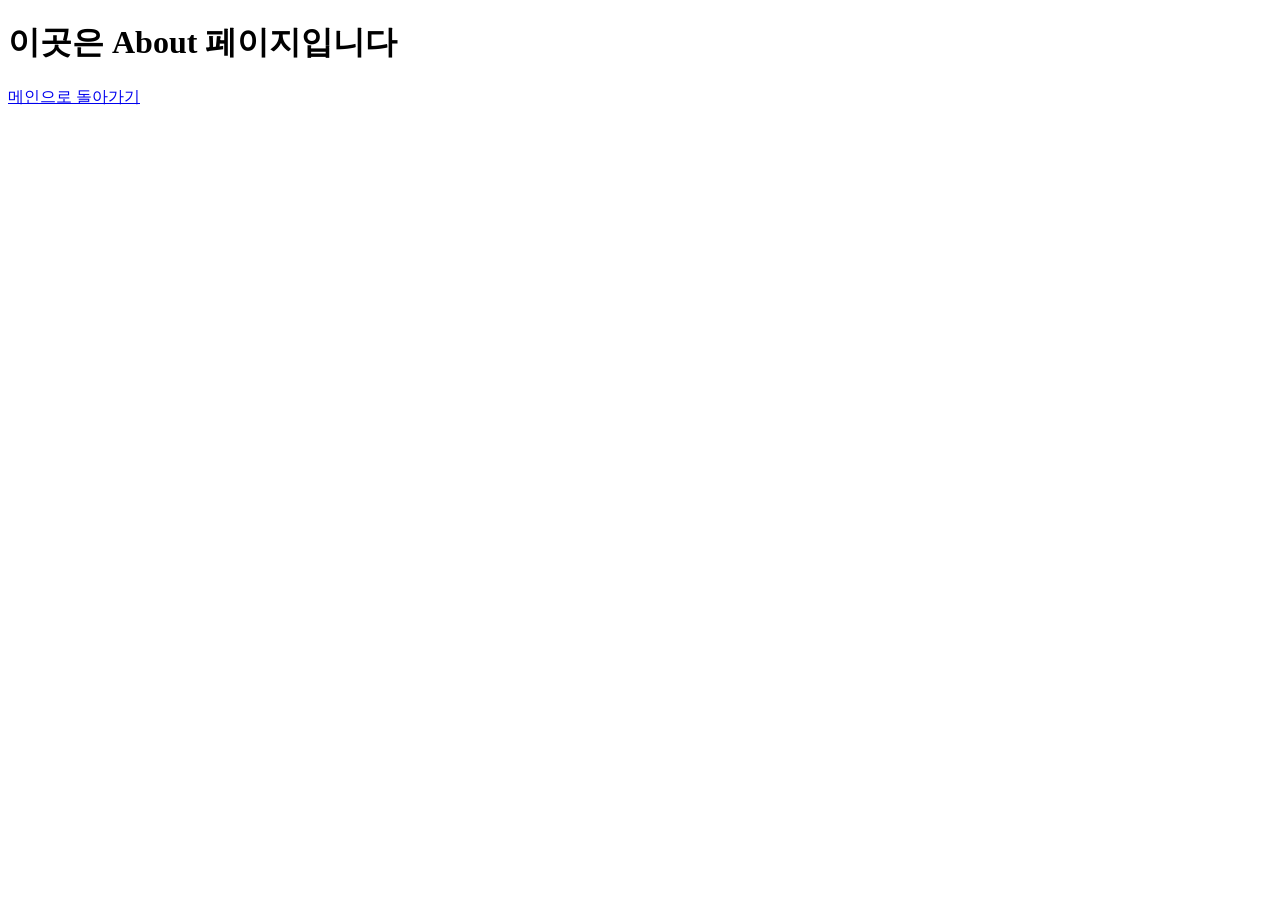
==== about.html @ f02c9bfd "index-about 페이지 추가" ====
<!DOCTYPE html>
<html lang="ko">
<head>
  <meta charset="UTF-8">
  <meta name="viewport" content="width=device-width, initial-scale=1.0">
  <title>About</title>
</head>
<body>
  <h1>이곳은 About 페이지입니다</h1>
  <a href="index.html">메인으로 돌아가기</a>
</body>
</html>
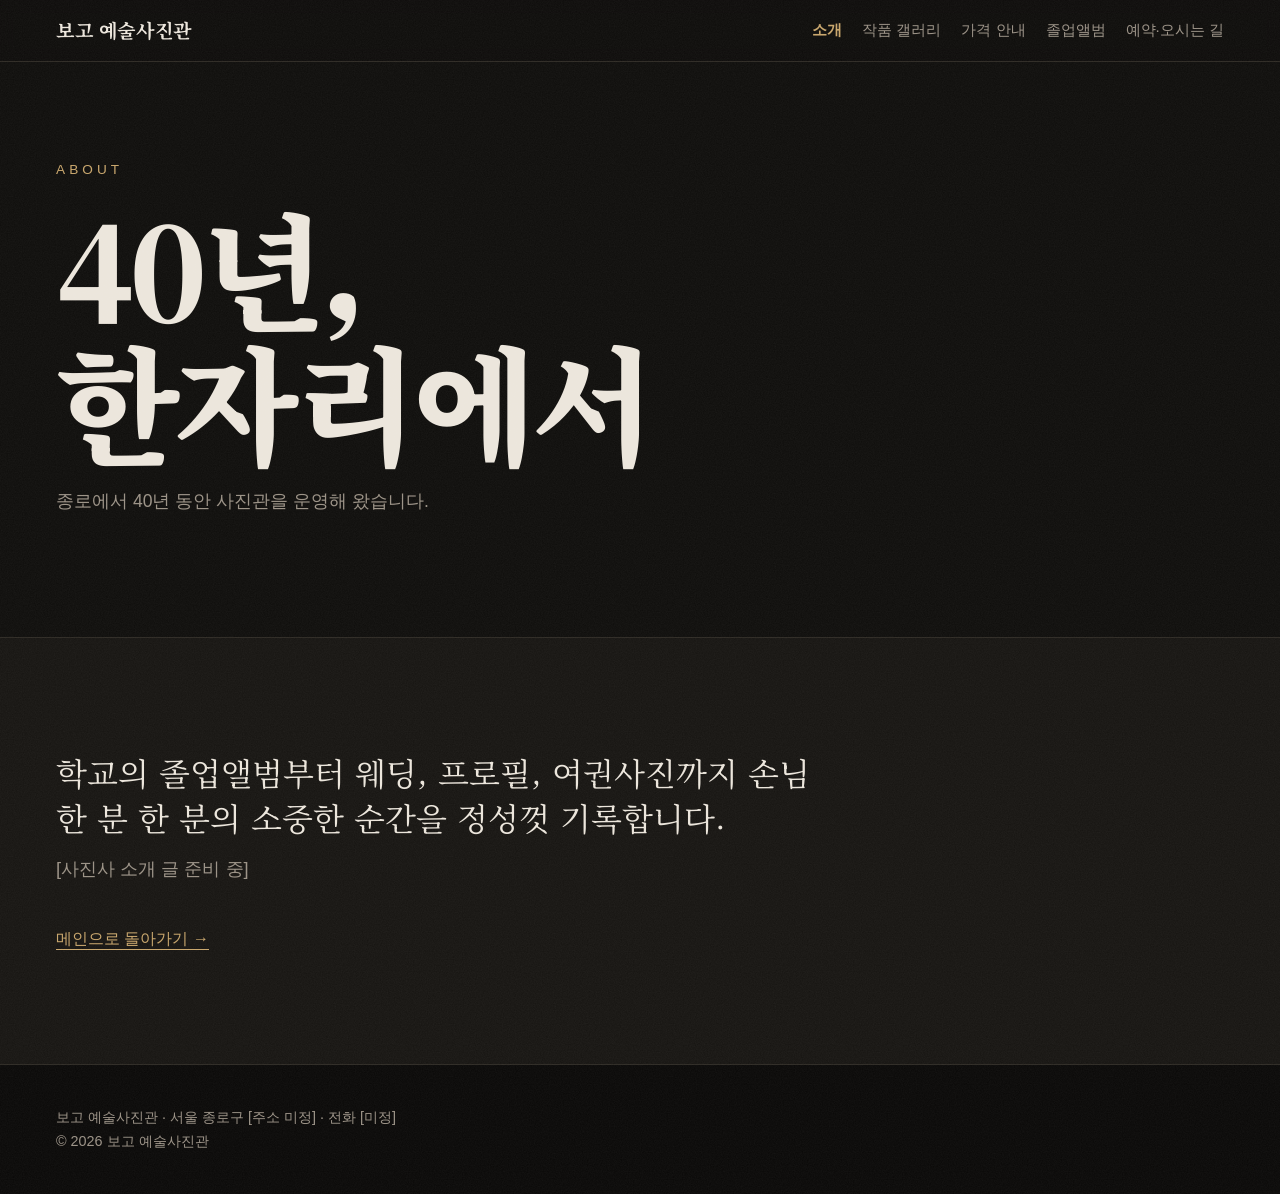
==== commit e3a9e9a4: "소개·가격 페이지에 큰 타이포 · 다크+그레인 스타일 적용 - 공통 스타일을 style.css로 분리해 홈·소개·가격 페이지가 함께 사용 - price.html: 큰 제목과 큰 글" ====
--- a/about.html
+++ b/about.html
@@ -3,10 +3,59 @@
 <head>
   <meta charset="UTF-8">
   <meta name="viewport" content="width=device-width, initial-scale=1.0">
-  <title>About</title>
+  <title>소개 | 보고 예술사진관</title>
+  <meta name="description" content="종로에서 40년, 보고 예술사진관을 소개합니다">
+  <link rel="preconnect" href="https://fonts.googleapis.com">
+  <link rel="preconnect" href="https://fonts.gstatic.com" crossorigin>
+  <link href="https://fonts.googleapis.com/css2?family=Noto+Serif+KR:wght@500;700;900&display=swap" rel="stylesheet">
+  <link rel="stylesheet" href="style.css">
 </head>
 <body>
-  <h1>이곳은 About 페이지입니다</h1>
-  <a href="index.html">메인으로 돌아가기</a>
+
+  <!-- 상단 메뉴 -->
+  <header>
+    <div class="wrap">
+      <a href="index.html" class="logo">보고 예술사진관</a>
+      <nav>
+        <a href="about.html" class="current">소개</a>
+        <a href="gallery.html">작품 갤러리</a>
+        <a href="price.html">가격 안내</a>
+        <a href="album.html">졸업앨범</a>
+        <a href="contact.html">예약·오시는 길</a>
+      </nav>
+    </div>
+  </header>
+
+  <section class="page-head">
+    <div class="wrap">
+      <p class="eyebrow">ABOUT</p>
+      <h1>40년,<br>한자리에서</h1>
+      <p class="lead">종로에서 40년 동안 사진관을 운영해 왔습니다.</p>
+    </div>
+  </section>
+
+  <section class="about">
+    <div class="wrap">
+      <div class="about-box">
+        <p>학교의 졸업앨범부터 웨딩, 프로필, 여권사진까지 손님 한 분 한 분의 소중한 순간을 정성껏 기록합니다.</p>
+        <p>[사진사 소개 글 준비 중]</p>
+      </div>
+      <p class="more"><a href="index.html">메인으로 돌아가기 →</a></p>
+    </div>
+  </section>
+
+  <footer>
+    <div class="wrap">
+      <p>보고 예술사진관 · 서울 종로구 [주소 미정] · 전화 [미정]</p>
+      <p>© 2026 보고 예술사진관</p>
+    </div>
+  </footer>
+
+  <!-- 휴대폰에서만 보이는 하단 버튼 -->
+  <div class="mobile-bar">
+    <a href="tel:" class="call">전화 예약</a>
+    <a href="#" class="kakao">카카오톡 문의</a>
+  </div>
+
 </body>
 </html>
--- a/style.css
+++ b/style.css
@@ -0,0 +1,196 @@
+/* 보고 예술사진관 공통 스타일: 큰 타이포 · 다크 + 그레인 */
+:root {
+  --bg: #0f0e0c;
+  --bg-2: #171512;
+  --panel: #1f1c18;
+  --line: #2e2a24;
+  --text: #ece6dc;
+  --muted: #9b9286;
+  --accent: #c9a66b;
+  --display: "Noto Serif KR", "Batang", serif;
+}
+* { box-sizing: border-box; margin: 0; padding: 0; }
+html { background: var(--bg); }
+body {
+  font-family: "Malgun Gothic", "Apple SD Gothic Neo", sans-serif;
+  color: var(--text);
+  background: var(--bg);
+  line-height: 1.7;
+  word-break: keep-all;
+  overflow-x: hidden;
+}
+/* 필름 그레인 */
+body::after {
+  content: ""; position: fixed; inset: -50%; z-index: 100; pointer-events: none;
+  background-image: url("data:image/svg+xml,%3Csvg xmlns='http://www.w3.org/2000/svg' width='220' height='220'%3E%3Cfilter id='n'%3E%3CfeTurbulence type='fractalNoise' baseFrequency='0.85' numOctaves='3' stitchTiles='stitch'/%3E%3CfeColorMatrix values='0 0 0 0 1  0 0 0 0 1  0 0 0 0 1  0 0 0 0.55 0'/%3E%3C/filter%3E%3Crect width='100%25' height='100%25' filter='url(%23n)'/%3E%3C/svg%3E");
+  opacity: 0.09;
+  animation: grain 1.2s steps(6) infinite;
+}
+@keyframes grain {
+  0%   { transform: translate(0, 0); }
+  20%  { transform: translate(-3%, 2%); }
+  40%  { transform: translate(2%, -3%); }
+  60%  { transform: translate(-2%, -1%); }
+  80%  { transform: translate(3%, 3%); }
+  100% { transform: translate(0, 0); }
+}
+@media (prefers-reduced-motion: reduce) { body::after { animation: none; } }
+
+a { color: inherit; text-decoration: none; }
+.wrap { max-width: 1200px; margin: 0 auto; padding: 0 16px; }
+
+/* 상단 메뉴 */
+header { border-bottom: 1px solid var(--line); background: rgba(15,14,12,0.85); backdrop-filter: blur(8px); position: sticky; top: 0; z-index: 10; }
+header .wrap { display: flex; flex-wrap: wrap; align-items: center; justify-content: space-between; gap: 8px; padding-top: 14px; padding-bottom: 14px; }
+.logo { font-family: var(--display); font-size: 1.2rem; font-weight: 700; letter-spacing: -0.02em; }
+nav { display: flex; flex-wrap: wrap; gap: 4px 20px; font-size: 0.95rem; color: var(--muted); }
+nav a:hover { color: var(--accent); }
+
+/* 첫 화면 */
+.hero { padding: 96px 0 80px; }
+.hero .eyebrow { color: var(--accent); font-size: 0.85rem; letter-spacing: 0.3em; margin-bottom: 24px; }
+.hero h1 {
+  font-family: var(--display); font-weight: 900;
+  font-size: clamp(2.8rem, 11vw, 9.5rem); line-height: 1.04; letter-spacing: -0.04em;
+  margin-bottom: 28px;
+}
+.hero h1 .line { display: block; }
+.hero h1 .soft { color: var(--muted); font-weight: 500; }
+.hero .kinds { color: var(--accent); font-weight: bold; font-size: clamp(1.05rem, 2.4vw, 1.5rem); margin-bottom: 48px; }
+.hero-photo {
+  margin: 0 0 40px; aspect-ratio: 16 / 9;
+  background: var(--panel); border: 1px solid var(--line);
+  display: flex; align-items: center; justify-content: center; color: var(--muted);
+}
+.hero p { color: var(--muted); font-size: 1.1rem; margin-bottom: 36px; max-width: 640px; }
+.buttons { display: flex; flex-wrap: wrap; gap: 12px; }
+.btn { display: inline-block; padding: 16px 28px; font-weight: bold; border: 1px solid var(--text); transition: background .2s, color .2s; cursor: pointer; font-size: 1rem; font-family: inherit; }
+.btn-main { background: var(--text); color: var(--bg); }
+.btn-main:hover { background: var(--accent); border-color: var(--accent); }
+.btn-sub { background: transparent; color: var(--text); }
+.btn-sub:hover { background: var(--text); color: var(--bg); }
+.school {
+  display: flex; flex-wrap: wrap; align-items: center; gap: 10px 16px;
+  margin-top: 32px; padding-top: 32px; border-top: 1px solid var(--line);
+}
+.school span { color: var(--muted); font-size: 0.95rem; }
+
+/* 공통 구역 */
+section { padding: 112px 0; border-top: 1px solid var(--line); }
+section h2 {
+  font-family: var(--display); font-weight: 900;
+  font-size: clamp(2.4rem, 7vw, 5.5rem); line-height: 1.05; letter-spacing: -0.035em;
+  margin-bottom: 16px;
+}
+section .lead { color: var(--muted); font-size: 1.1rem; margin-bottom: 56px; max-width: 640px; }
+.more { margin-top: 40px; }
+.more a { border-bottom: 1px solid var(--accent); color: var(--accent); padding-bottom: 2px; }
+
+/* 나에게 맞는 촬영 찾기 (선택형 개인화) */
+.finder { background: var(--bg-2); }
+.finder .q { margin-bottom: 36px; }
+.finder .q-title { font-weight: bold; margin-bottom: 14px; }
+.finder .q-title b { color: var(--accent); margin-right: 8px; }
+.chips { display: flex; flex-wrap: wrap; gap: 10px; }
+.chip {
+  padding: 12px 20px; border: 1px solid var(--line); background: transparent; color: var(--text);
+  font-family: inherit; font-size: 1rem; cursor: pointer; transition: border-color .2s, background .2s, color .2s;
+}
+.chip:hover { border-color: var(--muted); }
+.chip[aria-pressed="true"] { background: var(--accent); border-color: var(--accent); color: var(--bg); font-weight: bold; }
+.result {
+  margin-top: 16px; border: 1px solid var(--accent); padding: 32px 24px; display: none;
+}
+.result.show { display: block; }
+.result .tag { color: var(--accent); font-size: 0.85rem; letter-spacing: 0.2em; margin-bottom: 8px; }
+.result h3 { font-family: var(--display); font-weight: 900; font-size: clamp(1.8rem, 5vw, 3.2rem); line-height: 1.15; letter-spacing: -0.03em; margin-bottom: 12px; }
+.result p { color: var(--muted); margin-bottom: 8px; }
+.result ul { list-style: none; margin: 16px 0 28px; }
+.result li { padding: 8px 0; border-top: 1px solid var(--line); }
+.result li::before { content: "— "; color: var(--accent); }
+.finder .hint { color: var(--muted); font-size: 0.9rem; }
+
+/* 대표 작품 */
+.grid { display: grid; grid-template-columns: repeat(auto-fit, minmax(260px, 1fr)); gap: 24px; }
+.photo {
+  aspect-ratio: 4 / 5; background: var(--panel); border: 1px solid var(--line);
+  display: flex; align-items: center; justify-content: center; color: var(--muted);
+}
+.card h3 { font-family: var(--display); margin-top: 16px; font-size: 1.6rem; letter-spacing: -0.02em; }
+.card p { color: var(--muted); font-size: 0.95rem; }
+
+/* 소개 */
+.about { background: var(--bg-2); }
+.about-box { max-width: 760px; }
+.about-box p { margin-bottom: 14px; font-size: 1.15rem; color: var(--muted); }
+.about-box p:first-child { font-family: var(--display); font-size: clamp(1.4rem, 3vw, 2rem); color: var(--text); line-height: 1.4; }
+
+/* 촬영 종류 */
+.services { display: grid; grid-template-columns: repeat(auto-fit, minmax(220px, 1fr)); border-top: 1px solid var(--line); border-left: 1px solid var(--line); }
+.service { border-right: 1px solid var(--line); border-bottom: 1px solid var(--line); padding: 32px 24px; }
+.service h3 { font-family: var(--display); font-size: 1.8rem; letter-spacing: -0.02em; margin-bottom: 6px; }
+.service p { color: var(--muted); }
+.service .price { color: var(--accent); font-weight: bold; margin-top: 12px; }
+
+/* 졸업앨범 단체 */
+.group { background: var(--accent); color: var(--bg); border-top: 0; }
+.group .lead { color: #2c241a; }
+.group .btn { border-color: var(--bg); background: var(--bg); color: var(--text); }
+.group .btn:hover { background: transparent; color: var(--bg); }
+
+/* 위치와 영업시간 */
+.info { display: grid; grid-template-columns: repeat(auto-fit, minmax(280px, 1fr)); gap: 40px; }
+.map { aspect-ratio: 4 / 3; background: var(--panel); border: 1px solid var(--line); display: flex; align-items: center; justify-content: center; color: var(--muted); }
+.info dl { display: grid; grid-template-columns: 90px 1fr; gap: 14px; align-content: start; }
+.info dt { font-weight: bold; color: var(--accent); }
+
+footer { background: #0a0908; color: var(--muted); padding: 40px 0; font-size: 0.9rem; border-top: 1px solid var(--line); }
+
+/* 휴대폰 하단 고정 버튼 */
+.mobile-bar { display: none; }
+@media (max-width: 640px) {
+  .hero { padding: 56px 0 48px; }
+  section { padding: 72px 0; }
+  section .lead { margin-bottom: 36px; }
+  body { padding-bottom: 60px; }
+  .mobile-bar {
+    display: flex; position: fixed; left: 0; right: 0; bottom: 0; z-index: 20;
+  }
+  .mobile-bar a { flex: 1; text-align: center; padding: 16px 0; font-weight: bold; }
+  .mobile-bar .call { background: var(--text); color: var(--bg); }
+  .mobile-bar .kakao { background: #f7d900; color: #222; }
+}
+
+/* 현재 페이지 메뉴 표시 */
+nav a.current { color: var(--accent); font-weight: bold; }
+
+/* 하위 페이지 머리말 */
+.page-head { padding: 96px 0 64px; border-top: 0; }
+.page-head .eyebrow { color: var(--accent); font-size: 0.85rem; letter-spacing: 0.3em; margin-bottom: 20px; }
+.page-head h1 {
+  font-family: var(--display); font-weight: 900;
+  font-size: clamp(2.8rem, 10vw, 8rem); line-height: 1.04; letter-spacing: -0.04em;
+  margin-bottom: 20px;
+}
+.page-head .lead { color: var(--muted); font-size: 1.1rem; max-width: 640px; }
+
+/* 가격 목록 */
+.price-list { border-top: 1px solid var(--line); }
+.item {
+  border-bottom: 1px solid var(--line); padding: 40px 0;
+  display: flex; flex-wrap: wrap; align-items: center; justify-content: space-between; gap: 24px;
+}
+.item h2 {
+  font-family: var(--display); font-weight: 900;
+  font-size: clamp(2rem, 5vw, 3.6rem); line-height: 1.1; letter-spacing: -0.03em; margin-bottom: 6px;
+}
+.item .desc { color: var(--muted); margin-bottom: 14px; }
+.item dl { display: grid; grid-template-columns: 90px 1fr; gap: 6px 12px; }
+.item dt { color: var(--muted); }
+.item dd.price { color: var(--accent); font-weight: bold; }
+.item .btn { white-space: nowrap; }
+
+@media (max-width: 640px) {
+  .page-head { padding: 56px 0 40px; }
+  .item .btn { width: 100%; text-align: center; }
+}
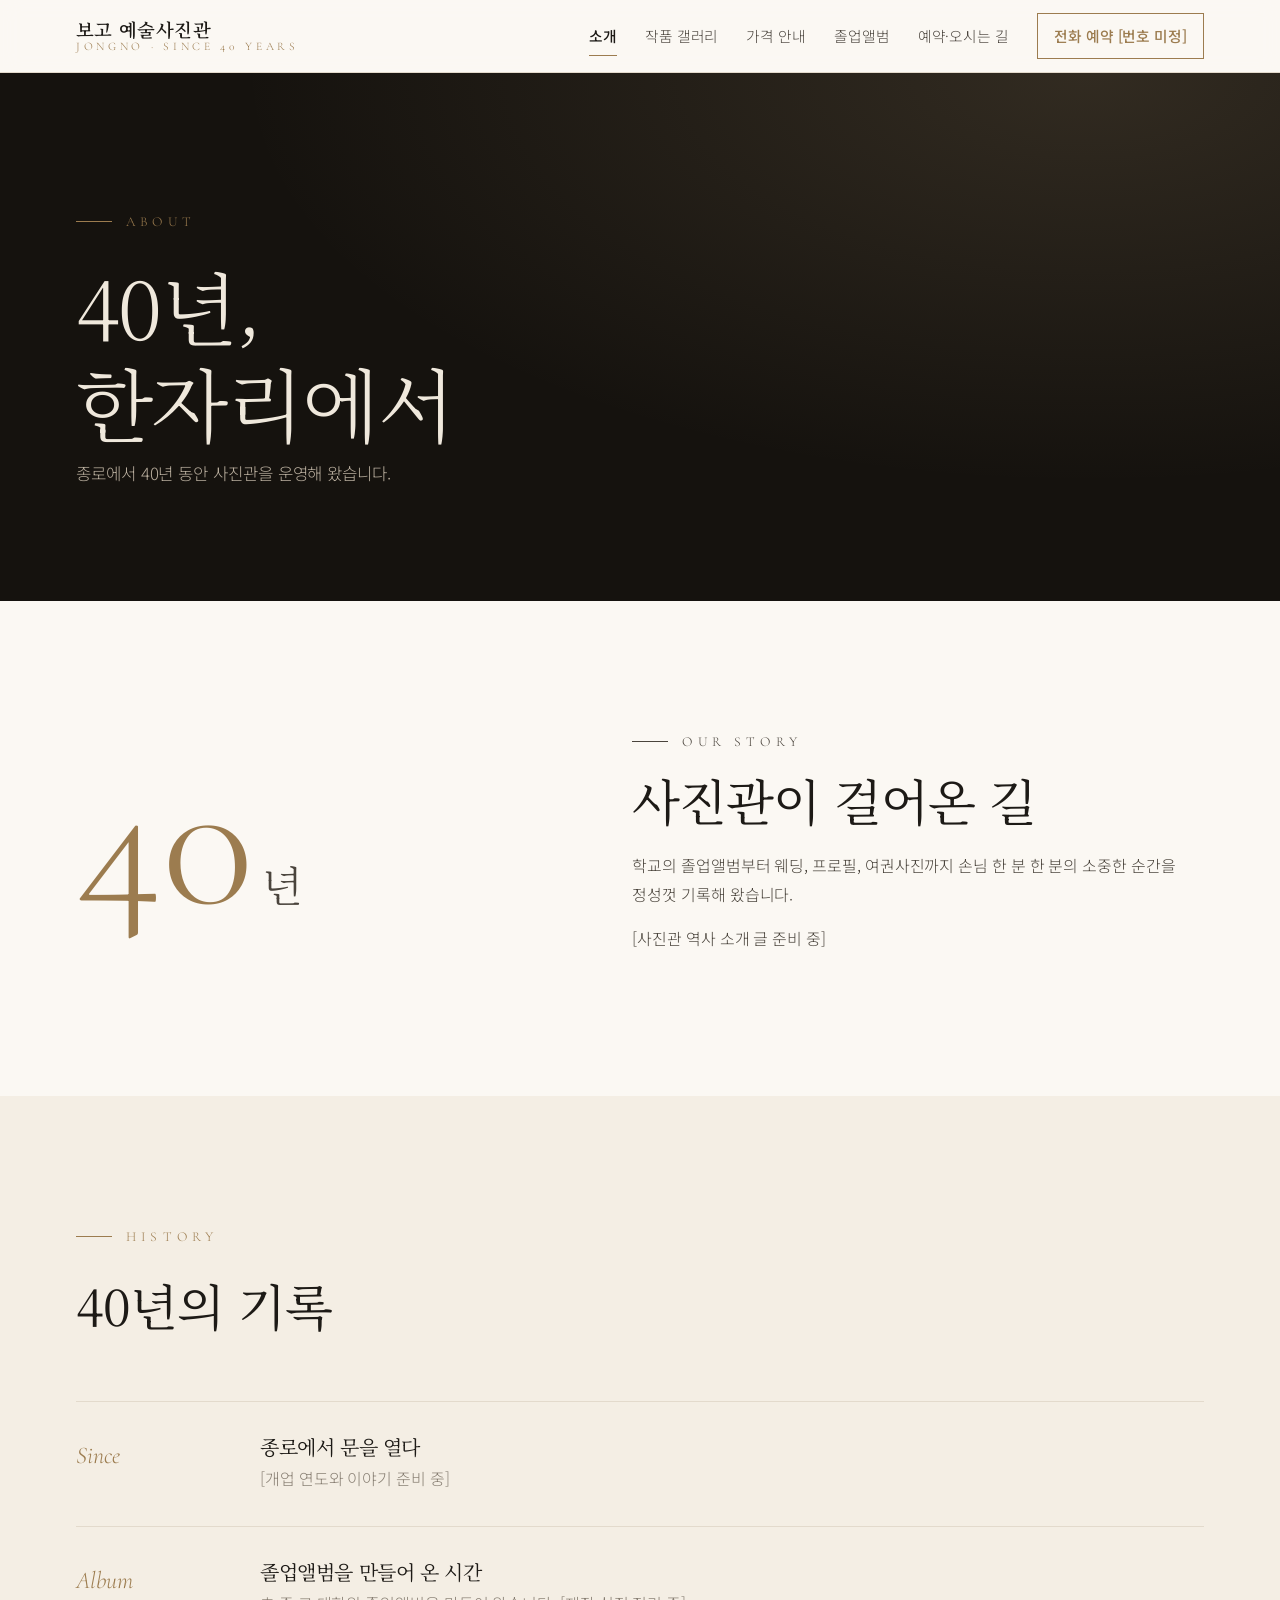
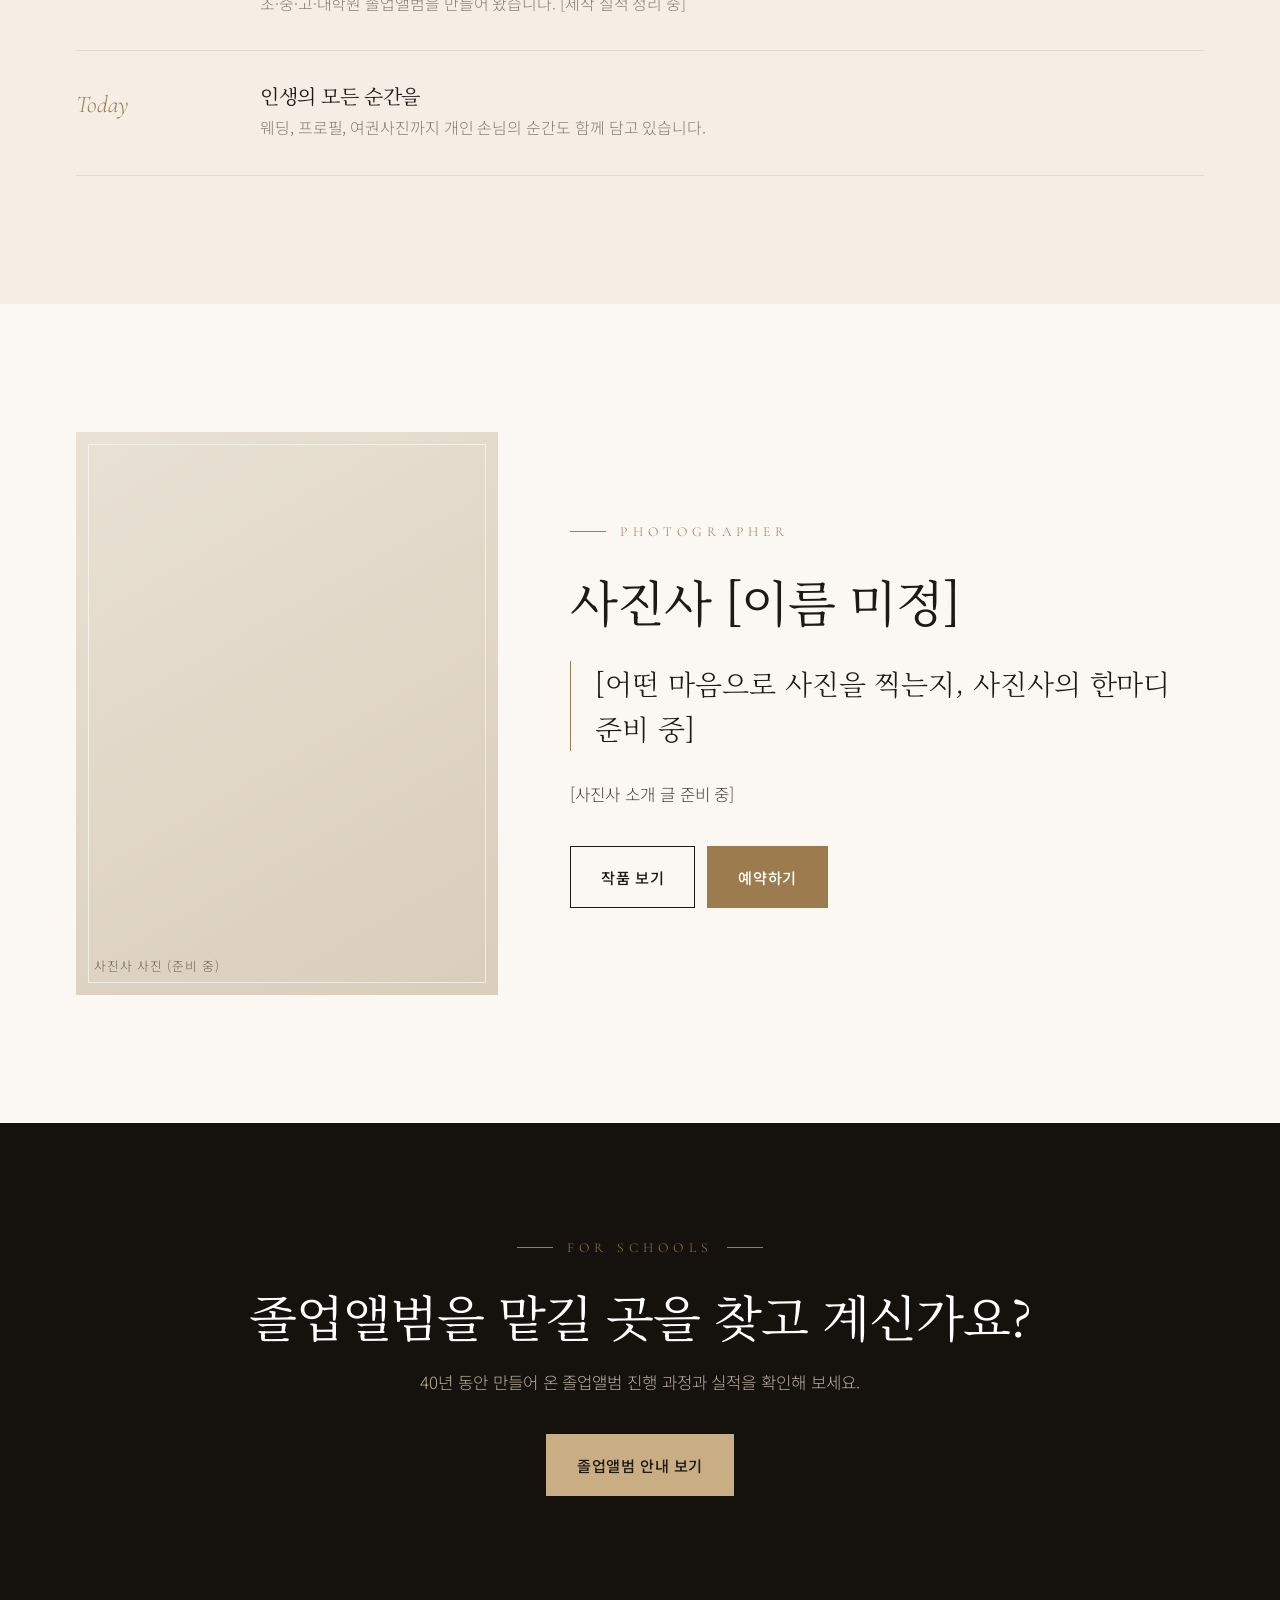
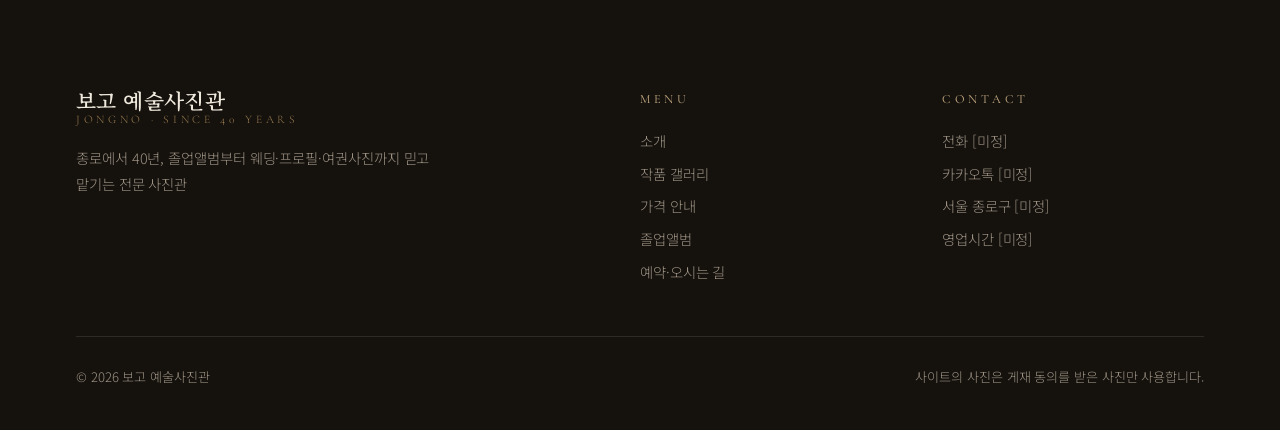
==== commit 816a9879: "럭셔리 스타일 사이트를 기본 첫 화면으로 교체 - luxury/ 폴더의 사이트를 루트(index.html 등)로 이동 - 기존 큰 타이포 · 다크+그레인 버전은 trend/ 폴더로" ====
--- a/about.html
+++ b/about.html
@@ -3,59 +3,129 @@
 <head>
   <meta charset="UTF-8">
   <meta name="viewport" content="width=device-width, initial-scale=1.0">
-  <title>소개 | 보고 예술사진관</title>
-  <meta name="description" content="종로에서 40년, 보고 예술사진관을 소개합니다">
+  <title>소개 | 보고 예술사진관 · 종로 40년 사진관</title>
+  <meta name="description" content="종로에서 40년, 보고 예술사진관의 역사와 사진사를 소개합니다.">
   <link rel="preconnect" href="https://fonts.googleapis.com">
   <link rel="preconnect" href="https://fonts.gstatic.com" crossorigin>
-  <link href="https://fonts.googleapis.com/css2?family=Noto+Serif+KR:wght@500;700;900&display=swap" rel="stylesheet">
+  <link href="https://fonts.googleapis.com/css2?family=Cormorant+Garamond:ital,wght@0,300;0,400;1,300;1,400&family=Noto+Sans+KR:wght@300;400;500&family=Noto+Serif+KR:wght@300;400;600&display=swap" rel="stylesheet">
   <link rel="stylesheet" href="style.css">
+  <script src="site.js"></script>
 </head>
 <body>
 
-  <!-- 상단 메뉴 -->
-  <header>
+  <header class="site-header">
     <div class="wrap">
-      <a href="index.html" class="logo">보고 예술사진관</a>
-      <nav>
+      <a href="index.html" class="brand"><span class="ko">보고 예술사진관</span><span class="en">Jongno · Since 40 years</span></a>
+      <button type="button" class="menu-toggle" aria-expanded="false" aria-controls="menu">MENU</button>
+      <nav class="menu" id="menu">
         <a href="about.html" class="current">소개</a>
         <a href="gallery.html">작품 갤러리</a>
         <a href="price.html">가격 안내</a>
         <a href="album.html">졸업앨범</a>
         <a href="contact.html">예약·오시는 길</a>
+        <a href="tel:" class="call-top">전화 예약 [번호 미정]</a>
       </nav>
     </div>
   </header>
 
-  <section class="page-head">
+  <section class="page-hero">
     <div class="wrap">
-      <p class="eyebrow">ABOUT</p>
-      <h1>40년,<br>한자리에서</h1>
-      <p class="lead">종로에서 40년 동안 사진관을 운영해 왔습니다.</p>
+      <p class="eyebrow reveal">About</p>
+      <h1 class="display reveal">40년,<br>한자리에서</h1>
+      <p class="lead reveal">종로에서 40년 동안 사진관을 운영해 왔습니다.</p>
     </div>
   </section>
 
-  <section class="about">
-    <div class="wrap">
-      <div class="about-box">
-        <p>학교의 졸업앨범부터 웨딩, 프로필, 여권사진까지 손님 한 분 한 분의 소중한 순간을 정성껏 기록합니다.</p>
-        <p>[사진사 소개 글 준비 중]</p>
+  <section class="section">
+    <div class="wrap story">
+      <div class="reveal"><p class="big-num">40<small>년</small></p></div>
+      <div class="reveal">
+        <p class="eyebrow">Our story</p>
+        <h2 class="title">사진관이 걸어온 길</h2>
+        <p>학교의 졸업앨범부터 웨딩, 프로필, 여권사진까지 손님 한 분 한 분의 소중한 순간을 정성껏 기록해 왔습니다.</p>
+        <p>[사진관 역사 소개 글 준비 중]</p>
       </div>
-      <p class="more"><a href="index.html">메인으로 돌아가기 →</a></p>
     </div>
   </section>
 
-  <footer>
+  <section class="section tone">
     <div class="wrap">
-      <p>보고 예술사진관 · 서울 종로구 [주소 미정] · 전화 [미정]</p>
-      <p>© 2026 보고 예술사진관</p>
+      <div class="section-head reveal">
+        <p class="eyebrow">History</p>
+        <h2 class="title">40년의 기록</h2>
+      </div>
+      <ol class="timeline reveal">
+        <li><p class="when">Since</p><div><h3>종로에서 문을 열다</h3><p>[개업 연도와 이야기 준비 중]</p></div></li>
+        <li><p class="when">Album</p><div><h3>졸업앨범을 만들어 온 시간</h3><p>초·중·고·대학원 졸업앨범을 만들어 왔습니다. [제작 실적 정리 중]</p></div></li>
+        <li><p class="when">Today</p><div><h3>인생의 모든 순간을</h3><p>웨딩, 프로필, 여권사진까지 개인 손님의 순간도 함께 담고 있습니다.</p></div></li>
+      </ol>
+    </div>
+  </section>
+
+  <section class="section">
+    <div class="wrap profile">
+      <div class="ph tall reveal"><span>사진사 사진 (준비 중)</span></div>
+      <div class="reveal">
+        <p class="eyebrow">Photographer</p>
+        <h2 class="title">사진사 [이름 미정]</h2>
+        <p class="quote">[어떤 마음으로 사진을 찍는지, 사진사의 한마디 준비 중]</p>
+        <p class="lead">[사진사 소개 글 준비 중]</p>
+        <div class="actions">
+          <a href="gallery.html" class="btn">작품 보기</a>
+          <a href="contact.html#booking" class="btn btn-gold">예약하기</a>
+        </div>
+      </div>
+    </div>
+  </section>
+
+  <section class="band on-dark">
+    <div class="wrap center reveal">
+      <p class="eyebrow center">For schools</p>
+      <h2 class="title">졸업앨범을 맡길 곳을 찾고 계신가요?</h2>
+      <p class="lead">40년 동안 만들어 온 졸업앨범 진행 과정과 실적을 확인해 보세요.</p>
+      <div class="actions"><a href="album.html" class="btn btn-gold">졸업앨범 안내 보기</a></div>
+    </div>
+  </section>
+
+  <footer class="site-footer">
+    <div class="wrap">
+      <div class="top">
+        <div>
+          <a href="index.html" class="brand"><span class="ko">보고 예술사진관</span><span class="en">Jongno · Since 40 years</span></a>
+          <p>종로에서 40년, 졸업앨범부터 웨딩·프로필·여권사진까지 믿고 맡기는 전문 사진관</p>
+        </div>
+        <div>
+          <h4>Menu</h4>
+          <ul>
+            <li><a href="about.html">소개</a></li>
+            <li><a href="gallery.html">작품 갤러리</a></li>
+            <li><a href="price.html">가격 안내</a></li>
+            <li><a href="album.html">졸업앨범</a></li>
+            <li><a href="contact.html">예약·오시는 길</a></li>
+          </ul>
+        </div>
+        <div>
+          <h4>Contact</h4>
+          <ul>
+            <li>전화 [미정]</li>
+            <li>카카오톡 [미정]</li>
+            <li>서울 종로구 [미정]</li>
+            <li>영업시간 [미정]</li>
+          </ul>
+        </div>
+      </div>
+      <div class="bottom">
+        <p>© 2026 보고 예술사진관</p>
+        <p>사이트의 사진은 게재 동의를 받은 사진만 사용합니다.</p>
+      </div>
     </div>
   </footer>
 
-  <!-- 휴대폰에서만 보이는 하단 버튼 -->
-  <div class="mobile-bar">
-    <a href="tel:" class="call">전화 예약</a>
-    <a href="#" class="kakao">카카오톡 문의</a>
-  </div>
+  <nav class="quick-bar" aria-label="빠른 연락">
+    <a href="tel:" class="call">전화</a>
+    <a href="sms:">문자</a>
+    <a href="#" class="kakao">카카오톡</a>
+  </nav>
 
 </body>
 </html>
--- a/style.css
+++ b/style.css
@@ -1,196 +1,316 @@
-/* 보고 예술사진관 공통 스타일: 큰 타이포 · 다크 + 그레인 */
+/* 보고 예술사진관 · 럭셔리 스타일 공통 꾸밈 */
 :root {
-  --bg: #0f0e0c;
-  --bg-2: #171512;
-  --panel: #1f1c18;
-  --line: #2e2a24;
-  --text: #ece6dc;
-  --muted: #9b9286;
-  --accent: #c9a66b;
-  --display: "Noto Serif KR", "Batang", serif;
-}
+  --paper: #fbf8f3;
+  --ivory: #f4eee4;
+  --ink: #1d1a16;
+  --ink-2: #4a443c;
+  --muted: #877e72;
+  --gold: #9c7c4f;
+  --gold-soft: #c9ae84;
+  --line: #e3dacc;
+  --night: #15120e;
+  --night-2: #1f1b16;
+  --serif: "Noto Serif KR", "Batang", serif;
+  --latin: "Cormorant Garamond", "Times New Roman", serif;
+  --sans: "Noto Sans KR", "Malgun Gothic", "Apple SD Gothic Neo", sans-serif;
+}
+
 * { box-sizing: border-box; margin: 0; padding: 0; }
-html { background: var(--bg); }
+html { background: var(--paper); scroll-behavior: smooth; }
 body {
-  font-family: "Malgun Gothic", "Apple SD Gothic Neo", sans-serif;
-  color: var(--text);
-  background: var(--bg);
-  line-height: 1.7;
-  word-break: keep-all;
-  overflow-x: hidden;
-}
-/* 필름 그레인 */
-body::after {
-  content: ""; position: fixed; inset: -50%; z-index: 100; pointer-events: none;
-  background-image: url("data:image/svg+xml,%3Csvg xmlns='http://www.w3.org/2000/svg' width='220' height='220'%3E%3Cfilter id='n'%3E%3CfeTurbulence type='fractalNoise' baseFrequency='0.85' numOctaves='3' stitchTiles='stitch'/%3E%3CfeColorMatrix values='0 0 0 0 1  0 0 0 0 1  0 0 0 0 1  0 0 0 0.55 0'/%3E%3C/filter%3E%3Crect width='100%25' height='100%25' filter='url(%23n)'/%3E%3C/svg%3E");
-  opacity: 0.09;
-  animation: grain 1.2s steps(6) infinite;
-}
-@keyframes grain {
-  0%   { transform: translate(0, 0); }
-  20%  { transform: translate(-3%, 2%); }
-  40%  { transform: translate(2%, -3%); }
-  60%  { transform: translate(-2%, -1%); }
-  80%  { transform: translate(3%, 3%); }
-  100% { transform: translate(0, 0); }
-}
-@media (prefers-reduced-motion: reduce) { body::after { animation: none; } }
-
+  font-family: var(--sans); font-weight: 300;
+  color: var(--ink); background: var(--paper);
+  line-height: 1.85; letter-spacing: -0.005em;
+  word-break: keep-all; overflow-x: hidden;
+}
 a { color: inherit; text-decoration: none; }
-.wrap { max-width: 1200px; margin: 0 auto; padding: 0 16px; }
-
-/* 상단 메뉴 */
-header { border-bottom: 1px solid var(--line); background: rgba(15,14,12,0.85); backdrop-filter: blur(8px); position: sticky; top: 0; z-index: 10; }
-header .wrap { display: flex; flex-wrap: wrap; align-items: center; justify-content: space-between; gap: 8px; padding-top: 14px; padding-bottom: 14px; }
-.logo { font-family: var(--display); font-size: 1.2rem; font-weight: 700; letter-spacing: -0.02em; }
-nav { display: flex; flex-wrap: wrap; gap: 4px 20px; font-size: 0.95rem; color: var(--muted); }
-nav a:hover { color: var(--accent); }
-
-/* 첫 화면 */
-.hero { padding: 96px 0 80px; }
-.hero .eyebrow { color: var(--accent); font-size: 0.85rem; letter-spacing: 0.3em; margin-bottom: 24px; }
-.hero h1 {
-  font-family: var(--display); font-weight: 900;
-  font-size: clamp(2.8rem, 11vw, 9.5rem); line-height: 1.04; letter-spacing: -0.04em;
-  margin-bottom: 28px;
-}
-.hero h1 .line { display: block; }
-.hero h1 .soft { color: var(--muted); font-weight: 500; }
-.hero .kinds { color: var(--accent); font-weight: bold; font-size: clamp(1.05rem, 2.4vw, 1.5rem); margin-bottom: 48px; }
-.hero-photo {
-  margin: 0 0 40px; aspect-ratio: 16 / 9;
-  background: var(--panel); border: 1px solid var(--line);
-  display: flex; align-items: center; justify-content: center; color: var(--muted);
-}
-.hero p { color: var(--muted); font-size: 1.1rem; margin-bottom: 36px; max-width: 640px; }
-.buttons { display: flex; flex-wrap: wrap; gap: 12px; }
-.btn { display: inline-block; padding: 16px 28px; font-weight: bold; border: 1px solid var(--text); transition: background .2s, color .2s; cursor: pointer; font-size: 1rem; font-family: inherit; }
-.btn-main { background: var(--text); color: var(--bg); }
-.btn-main:hover { background: var(--accent); border-color: var(--accent); }
-.btn-sub { background: transparent; color: var(--text); }
-.btn-sub:hover { background: var(--text); color: var(--bg); }
-.school {
-  display: flex; flex-wrap: wrap; align-items: center; gap: 10px 16px;
-  margin-top: 32px; padding-top: 32px; border-top: 1px solid var(--line);
-}
-.school span { color: var(--muted); font-size: 0.95rem; }
-
-/* 공통 구역 */
-section { padding: 112px 0; border-top: 1px solid var(--line); }
-section h2 {
-  font-family: var(--display); font-weight: 900;
-  font-size: clamp(2.4rem, 7vw, 5.5rem); line-height: 1.05; letter-spacing: -0.035em;
-  margin-bottom: 16px;
-}
-section .lead { color: var(--muted); font-size: 1.1rem; margin-bottom: 56px; max-width: 640px; }
-.more { margin-top: 40px; }
-.more a { border-bottom: 1px solid var(--accent); color: var(--accent); padding-bottom: 2px; }
-
-/* 나에게 맞는 촬영 찾기 (선택형 개인화) */
-.finder { background: var(--bg-2); }
-.finder .q { margin-bottom: 36px; }
-.finder .q-title { font-weight: bold; margin-bottom: 14px; }
-.finder .q-title b { color: var(--accent); margin-right: 8px; }
-.chips { display: flex; flex-wrap: wrap; gap: 10px; }
-.chip {
-  padding: 12px 20px; border: 1px solid var(--line); background: transparent; color: var(--text);
-  font-family: inherit; font-size: 1rem; cursor: pointer; transition: border-color .2s, background .2s, color .2s;
-}
-.chip:hover { border-color: var(--muted); }
-.chip[aria-pressed="true"] { background: var(--accent); border-color: var(--accent); color: var(--bg); font-weight: bold; }
-.result {
-  margin-top: 16px; border: 1px solid var(--accent); padding: 32px 24px; display: none;
-}
-.result.show { display: block; }
-.result .tag { color: var(--accent); font-size: 0.85rem; letter-spacing: 0.2em; margin-bottom: 8px; }
-.result h3 { font-family: var(--display); font-weight: 900; font-size: clamp(1.8rem, 5vw, 3.2rem); line-height: 1.15; letter-spacing: -0.03em; margin-bottom: 12px; }
-.result p { color: var(--muted); margin-bottom: 8px; }
-.result ul { list-style: none; margin: 16px 0 28px; }
-.result li { padding: 8px 0; border-top: 1px solid var(--line); }
-.result li::before { content: "— "; color: var(--accent); }
-.finder .hint { color: var(--muted); font-size: 0.9rem; }
-
-/* 대표 작품 */
-.grid { display: grid; grid-template-columns: repeat(auto-fit, minmax(260px, 1fr)); gap: 24px; }
-.photo {
-  aspect-ratio: 4 / 5; background: var(--panel); border: 1px solid var(--line);
-  display: flex; align-items: center; justify-content: center; color: var(--muted);
-}
-.card h3 { font-family: var(--display); margin-top: 16px; font-size: 1.6rem; letter-spacing: -0.02em; }
-.card p { color: var(--muted); font-size: 0.95rem; }
-
-/* 소개 */
-.about { background: var(--bg-2); }
-.about-box { max-width: 760px; }
-.about-box p { margin-bottom: 14px; font-size: 1.15rem; color: var(--muted); }
-.about-box p:first-child { font-family: var(--display); font-size: clamp(1.4rem, 3vw, 2rem); color: var(--text); line-height: 1.4; }
-
-/* 촬영 종류 */
-.services { display: grid; grid-template-columns: repeat(auto-fit, minmax(220px, 1fr)); border-top: 1px solid var(--line); border-left: 1px solid var(--line); }
-.service { border-right: 1px solid var(--line); border-bottom: 1px solid var(--line); padding: 32px 24px; }
-.service h3 { font-family: var(--display); font-size: 1.8rem; letter-spacing: -0.02em; margin-bottom: 6px; }
-.service p { color: var(--muted); }
-.service .price { color: var(--accent); font-weight: bold; margin-top: 12px; }
-
-/* 졸업앨범 단체 */
-.group { background: var(--accent); color: var(--bg); border-top: 0; }
-.group .lead { color: #2c241a; }
-.group .btn { border-color: var(--bg); background: var(--bg); color: var(--text); }
-.group .btn:hover { background: transparent; color: var(--bg); }
-
-/* 위치와 영업시간 */
-.info { display: grid; grid-template-columns: repeat(auto-fit, minmax(280px, 1fr)); gap: 40px; }
-.map { aspect-ratio: 4 / 3; background: var(--panel); border: 1px solid var(--line); display: flex; align-items: center; justify-content: center; color: var(--muted); }
-.info dl { display: grid; grid-template-columns: 90px 1fr; gap: 14px; align-content: start; }
-.info dt { font-weight: bold; color: var(--accent); }
-
-footer { background: #0a0908; color: var(--muted); padding: 40px 0; font-size: 0.9rem; border-top: 1px solid var(--line); }
-
-/* 휴대폰 하단 고정 버튼 */
-.mobile-bar { display: none; }
+img { max-width: 100%; display: block; }
+.wrap { max-width: 1160px; margin: 0 auto; padding: 0 16px; }
+.narrow { max-width: 760px; }
+
+/* ── 상단 메뉴 ───────────────────────── */
+.site-header {
+  position: sticky; top: 0; z-index: 30;
+  background: rgba(251, 248, 243, 0.92); backdrop-filter: blur(10px);
+  border-bottom: 1px solid var(--line);
+}
+.site-header .wrap { display: flex; align-items: center; justify-content: space-between; gap: 16px; height: 72px; }
+.brand { display: flex; flex-direction: column; line-height: 1.2; }
+.brand .ko { font-family: var(--serif); font-size: 1.15rem; font-weight: 600; letter-spacing: 0.02em; }
+.brand .en { font-family: var(--latin); font-size: 0.72rem; letter-spacing: 0.32em; color: var(--gold); text-transform: uppercase; }
+.menu { display: flex; align-items: center; gap: 28px; font-size: 0.92rem; }
+.menu a { color: var(--ink-2); position: relative; padding: 4px 0; }
+.menu a::after { content: ""; position: absolute; left: 0; right: 0; bottom: -2px; height: 1px; background: var(--gold); transform: scaleX(0); transition: transform .35s ease; }
+.menu a:hover::after, .menu a.current::after { transform: scaleX(1); }
+.menu a.current { color: var(--ink); font-weight: 500; }
+.menu .call-top {
+  border: 1px solid var(--gold); color: var(--gold); padding: 8px 16px; font-weight: 500;
+}
+.menu .call-top::after { display: none; }
+.menu .call-top:hover { background: var(--gold); color: var(--paper); }
+.menu-toggle { display: none; background: none; border: 0; font: inherit; font-size: 0.85rem; letter-spacing: 0.2em; color: var(--ink); cursor: pointer; padding: 8px 0; }
+
+/* ── 공통 글자 ───────────────────────── */
+.eyebrow {
+  font-family: var(--latin); font-size: 0.85rem; letter-spacing: 0.38em; text-transform: uppercase;
+  color: var(--gold); display: flex; align-items: center; gap: 14px; margin-bottom: 24px;
+}
+.eyebrow::before { content: ""; width: 36px; height: 1px; background: currentColor; }
+.eyebrow.center { justify-content: center; }
+.eyebrow.center::after { content: ""; width: 36px; height: 1px; background: currentColor; }
+h1, h2, h3 { font-family: var(--serif); font-weight: 400; letter-spacing: -0.02em; line-height: 1.3; }
+.display { font-size: clamp(2.4rem, 6.5vw, 5rem); line-height: 1.2; font-weight: 300; }
+.display em, h2 em { font-style: normal; color: var(--gold); }
+.title { font-size: clamp(1.9rem, 4.2vw, 3.1rem); margin-bottom: 18px; }
+.lead { color: var(--ink-2); font-size: 1.05rem; max-width: 620px; }
+.center { text-align: center; }
+.center .lead { margin-left: auto; margin-right: auto; }
+.num { font-family: var(--latin); font-style: italic; color: var(--gold); }
+
+/* ── 버튼 ───────────────────────── */
+.actions { display: flex; flex-wrap: wrap; gap: 12px; margin-top: 36px; }
+.center .actions { justify-content: center; }
+.btn {
+  display: inline-flex; align-items: center; justify-content: center; gap: 10px;
+  padding: 16px 30px; font-family: var(--sans); font-size: 0.95rem; font-weight: 500; letter-spacing: 0.04em;
+  border: 1px solid var(--ink); background: transparent; color: var(--ink); cursor: pointer;
+  transition: background .3s, color .3s, border-color .3s;
+}
+.btn:hover { background: var(--ink); color: var(--paper); }
+.btn-gold { background: var(--gold); border-color: var(--gold); color: #fff; }
+.btn-gold:hover { background: var(--ink); border-color: var(--ink); }
+.on-dark .btn { border-color: rgba(255,255,255,0.55); color: #fff; }
+.on-dark .btn:hover { background: #fff; color: var(--ink); }
+.on-dark .btn-gold { background: var(--gold-soft); border-color: var(--gold-soft); color: var(--ink); }
+.on-dark .btn-gold:hover { background: #fff; border-color: #fff; }
+.text-link { color: var(--gold); border-bottom: 1px solid var(--gold-soft); padding-bottom: 2px; font-weight: 400; }
+.text-link:hover { color: var(--ink); border-color: var(--ink); }
+
+/* ── 구역 ───────────────────────── */
+.section { padding: 128px 0; }
+.section.tone { background: var(--ivory); }
+.section.dark, .on-dark { background: var(--night); color: #efe8dc; }
+.on-dark .lead, .section.dark .lead { color: #b9ae9e; }
+.section-head { margin-bottom: 64px; }
+.section-head.split { display: flex; flex-wrap: wrap; align-items: flex-end; justify-content: space-between; gap: 24px; }
+
+/* ── 첫 화면 ───────────────────────── */
+.hero { position: relative; min-height: min(calc(100vh - 72px), 860px); display: flex; align-items: center; overflow: hidden; }
+.hero > .wrap { width: 100%; }
+.hero .frame {
+  position: absolute; inset: 0;
+  background:
+    radial-gradient(ellipse at 70% 30%, rgba(201,174,132,0.18), transparent 60%),
+    linear-gradient(160deg, #2a241c 0%, #15120e 60%, #0f0d0a 100%);
+}
+.hero .frame span {
+  position: absolute; right: 24px; bottom: 24px; font-size: 0.8rem; color: rgba(255,255,255,0.35); letter-spacing: 0.1em;
+}
+.hero .wrap { position: relative; padding-top: 96px; padding-bottom: 96px; }
+.hero .kinds { margin-top: 28px; font-family: var(--serif); font-size: clamp(1rem, 2vw, 1.2rem); color: var(--gold-soft); letter-spacing: 0.12em; }
+.hero .sub { margin-top: 20px; color: #b9ae9e; max-width: 560px; }
+.hero .group-line {
+  margin-top: 48px; padding-top: 28px; border-top: 1px solid rgba(255,255,255,0.14);
+  display: flex; flex-wrap: wrap; align-items: center; gap: 12px 24px; color: #b9ae9e; font-size: 0.95rem;
+}
+.hero .group-line a { color: var(--gold-soft); border-bottom: 1px solid currentColor; }
+
+/* 하위 페이지 머리말 */
+.page-hero { background: var(--night); color: #efe8dc; padding: 136px 0 112px; position: relative; overflow: hidden; }
+.page-hero::before {
+  content: ""; position: absolute; inset: 0;
+  background: radial-gradient(ellipse at 85% 0%, rgba(201,174,132,0.16), transparent 55%);
+}
+.page-hero .wrap { position: relative; }
+.page-hero .lead { color: #b9ae9e; margin-top: 8px; }
+
+/* ── 사진 자리 ───────────────────────── */
+.ph {
+  position: relative; background: linear-gradient(150deg, #e9e1d4, #d9cdbb);
+  display: flex; align-items: flex-end; padding: 18px; overflow: hidden;
+}
+.ph::before { content: ""; position: absolute; inset: 12px; border: 1px solid rgba(255,255,255,0.6); pointer-events: none; }
+.ph span { position: relative; font-size: 0.8rem; color: #6f6557; letter-spacing: 0.06em; }
+.ph.tall { aspect-ratio: 3 / 4; }
+.ph.wide { aspect-ratio: 4 / 3; }
+.ph.square { aspect-ratio: 1; }
+.ph.dark { background: linear-gradient(150deg, #2b251d, #1a1612); }
+.ph.dark span { color: #8f8475; }
+.ph.dark::before { border-color: rgba(201,174,132,0.3); }
+
+/* ── 대표 작품 ───────────────────────── */
+.works { display: grid; grid-template-columns: repeat(3, 1fr); gap: 32px; }
+.work { display: block; }
+.work .ph { transition: transform .8s cubic-bezier(.2,.7,.2,1); }
+.work:hover .ph { transform: scale(0.985); }
+.work .meta { display: flex; align-items: baseline; gap: 14px; margin-top: 22px; }
+.work .meta .num { font-size: 1.3rem; }
+.work h3 { font-size: 1.45rem; }
+.work p { color: var(--muted); font-size: 0.95rem; margin-top: 6px; }
+.works .work:nth-child(2) { margin-top: 72px; }
+
+/* ── 소개 ───────────────────────── */
+.story { display: grid; grid-template-columns: 5fr 6fr; gap: 80px; align-items: center; }
+.story .big-num { font-family: var(--latin); font-size: clamp(6rem, 16vw, 12rem); line-height: 0.9; color: var(--gold); font-weight: 300; }
+.story .big-num small { font-family: var(--serif); font-size: 0.22em; color: var(--ink-2); margin-left: 8px; }
+.story p { color: var(--ink-2); margin-bottom: 14px; }
+.quote { font-family: var(--serif); font-size: clamp(1.3rem, 2.6vw, 1.75rem); line-height: 1.6; color: var(--ink); margin: 28px 0; padding-left: 24px; border-left: 1px solid var(--gold); }
+
+.timeline { list-style: none; border-top: 1px solid var(--line); }
+.timeline li { display: grid; grid-template-columns: 160px 1fr; gap: 24px; padding: 32px 0; border-bottom: 1px solid var(--line); }
+.timeline .when { font-family: var(--latin); font-size: 1.5rem; font-style: italic; color: var(--gold); }
+.timeline h3 { font-size: 1.25rem; margin-bottom: 4px; }
+.timeline p { color: var(--muted); }
+
+.profile { display: grid; grid-template-columns: 4fr 6fr; gap: 72px; align-items: center; }
+
+/* ── 가격 ───────────────────────── */
+.price-table { border-top: 1px solid var(--ink); }
+.price-row {
+  display: grid; grid-template-columns: 70px 1.3fr 1.6fr auto; gap: 24px; align-items: center;
+  padding: 36px 0; border-bottom: 1px solid var(--line);
+}
+.price-row .num { font-size: 1.6rem; }
+.price-row h3 { font-size: 1.6rem; }
+.price-row .desc { color: var(--muted); font-size: 0.95rem; }
+.price-row .amount { font-family: var(--serif); font-size: 1.2rem; color: var(--gold); }
+.price-row .note { color: var(--muted); font-size: 0.88rem; }
+.price-mini { display: grid; grid-template-columns: repeat(4, 1fr); border-top: 1px solid var(--line); border-left: 1px solid var(--line); }
+.price-mini > div { padding: 36px 28px; border-right: 1px solid var(--line); border-bottom: 1px solid var(--line); background: var(--paper); }
+.price-mini h3 { font-size: 1.35rem; margin-bottom: 4px; }
+.price-mini p { color: var(--muted); font-size: 0.92rem; }
+.price-mini .amount { font-family: var(--serif); color: var(--gold); margin-top: 18px; }
+
+/* ── 졸업앨범 ───────────────────────── */
+.process { display: grid; grid-template-columns: repeat(5, 1fr); border-top: 1px solid rgba(255,255,255,0.14); }
+.process li { list-style: none; padding: 36px 24px 8px 0; }
+.process .num { font-size: 2.2rem; display: block; margin-bottom: 14px; color: var(--gold-soft); }
+.process h3 { font-size: 1.15rem; margin-bottom: 6px; color: #fff; }
+.process p { color: #b9ae9e; font-size: 0.92rem; }
+.records { display: grid; grid-template-columns: repeat(4, 1fr); gap: 1px; background: var(--line); border: 1px solid var(--line); }
+.records div { background: var(--paper); padding: 32px 24px; }
+.records .kind { font-family: var(--latin); letter-spacing: 0.3em; font-size: 0.8rem; color: var(--gold); text-transform: uppercase; }
+.records h3 { font-size: 1.3rem; margin: 6px 0; }
+.records p { color: var(--muted); font-size: 0.92rem; }
+
+/* ── 갤러리 ───────────────────────── */
+.tabs { display: flex; flex-wrap: wrap; gap: 8px 32px; margin-bottom: 56px; border-bottom: 1px solid var(--line); }
+.tab { background: none; border: 0; font: inherit; font-size: 1rem; color: var(--muted); padding: 14px 0; cursor: pointer; position: relative; }
+.tab[aria-pressed="true"] { color: var(--ink); font-weight: 500; }
+.tab[aria-pressed="true"]::after { content: ""; position: absolute; left: 0; right: 0; bottom: -1px; height: 1px; background: var(--gold); }
+.masonry { columns: 3 280px; column-gap: 24px; }
+.masonry figure { break-inside: avoid; margin-bottom: 24px; }
+.masonry figure[hidden] { display: none; }
+.masonry figcaption { font-size: 0.88rem; color: var(--muted); margin-top: 10px; }
+.notice { font-size: 0.9rem; color: var(--muted); border-top: 1px solid var(--line); padding-top: 20px; margin-top: 40px; }
+
+/* ── 연락·양식 ───────────────────────── */
+.contact-ways { display: grid; grid-template-columns: repeat(3, 1fr); gap: 1px; background: var(--line); border: 1px solid var(--line); }
+.contact-ways a { background: var(--paper); padding: 40px 28px; transition: background .3s; display: block; }
+.contact-ways a:hover { background: var(--ivory); }
+.contact-ways .kind { font-family: var(--latin); letter-spacing: 0.3em; font-size: 0.8rem; color: var(--gold); text-transform: uppercase; }
+.contact-ways h3 { font-size: 1.5rem; margin: 8px 0 4px; }
+.contact-ways p { color: var(--muted); font-size: 0.92rem; }
+
+.form { display: grid; grid-template-columns: 1fr 1fr; gap: 28px 32px; }
+.field { display: flex; flex-direction: column; gap: 8px; }
+.field.full { grid-column: 1 / -1; }
+.field label { font-size: 0.85rem; letter-spacing: 0.06em; color: var(--ink-2); font-weight: 400; }
+.field label b { color: var(--gold); font-weight: 400; }
+.field input, .field select, .field textarea {
+  font: inherit; font-weight: 300; color: var(--ink); background: transparent;
+  border: 0; border-bottom: 1px solid #cfc4b3; padding: 10px 0; border-radius: 0; outline: none;
+  transition: border-color .3s;
+}
+.field textarea { min-height: 96px; resize: vertical; }
+.field input:focus, .field select:focus, .field textarea:focus { border-color: var(--gold); }
+.consent { grid-column: 1 / -1; background: var(--ivory); padding: 24px; font-size: 0.9rem; color: var(--ink-2); }
+.consent ul { list-style: none; margin: 10px 0 16px; }
+.consent li { padding: 3px 0; }
+.consent li::before { content: "· "; color: var(--gold); }
+.consent label { display: flex; align-items: center; gap: 10px; font-weight: 500; color: var(--ink); cursor: pointer; }
+.consent input { width: 18px; height: 18px; accent-color: var(--gold); }
+.form .submit { grid-column: 1 / -1; display: flex; flex-wrap: wrap; align-items: center; gap: 16px 24px; }
+.form-result { grid-column: 1 / -1; display: none; border: 1px solid var(--gold); padding: 20px 24px; color: var(--ink-2); }
+.form-result.show { display: block; }
+
+.visit { display: grid; grid-template-columns: 6fr 5fr; gap: 64px; align-items: start; }
+.info-list { border-top: 1px solid var(--line); }
+.info-list div { display: grid; grid-template-columns: 110px 1fr; gap: 16px; padding: 18px 0; border-bottom: 1px solid var(--line); }
+.info-list dt { color: var(--gold); font-size: 0.9rem; letter-spacing: 0.06em; }
+.info-list dd { color: var(--ink); }
+
+/* ── 단체 견적 띠 ───────────────────────── */
+.band { padding: 112px 0; }
+.band .title { color: #fff; }
+
+/* ── 바닥글 ───────────────────────── */
+.site-footer { background: var(--night); color: #9d9284; padding: 80px 0 40px; font-size: 0.9rem; }
+.site-footer .top { display: grid; grid-template-columns: 2fr 1fr 1fr; gap: 40px; padding-bottom: 48px; border-bottom: 1px solid rgba(255,255,255,0.1); }
+.site-footer .brand .ko { color: #efe8dc; font-size: 1.3rem; }
+.site-footer .brand + p { margin-top: 18px; max-width: 360px; }
+.site-footer h4 { font-family: var(--latin); font-weight: 400; letter-spacing: 0.3em; font-size: 0.78rem; text-transform: uppercase; color: var(--gold-soft); margin-bottom: 14px; }
+.site-footer ul { list-style: none; }
+.site-footer li { padding: 3px 0; }
+.site-footer a:hover { color: #efe8dc; }
+.site-footer .bottom { padding-top: 28px; display: flex; flex-wrap: wrap; justify-content: space-between; gap: 8px; font-size: 0.82rem; }
+
+/* ── 휴대폰 하단 연락 버튼 ───────────────────────── */
+.quick-bar { display: none; }
+
+/* ── 나타나는 효과 ───────────────────────── */
+.js .reveal { opacity: 0; transform: translateY(24px); transition: opacity 1s ease, transform 1s cubic-bezier(.2,.7,.2,1); }
+.js .reveal.in { opacity: 1; transform: none; }
+@media (prefers-reduced-motion: reduce) {
+  .js .reveal { opacity: 1; transform: none; transition: none; }
+  html { scroll-behavior: auto; }
+}
+
+/* ── 화면 폭에 따라 ───────────────────────── */
+@media (max-width: 960px) {
+  .works { grid-template-columns: 1fr 1fr; }
+  .works .work:nth-child(2) { margin-top: 0; }
+  .story, .profile, .visit { grid-template-columns: 1fr; gap: 48px; }
+  .price-mini { grid-template-columns: 1fr 1fr; }
+  .process { grid-template-columns: 1fr 1fr; }
+  .records { grid-template-columns: 1fr 1fr; }
+  .site-footer .top { grid-template-columns: 1fr 1fr; }
+  .site-footer .top > div:first-child { grid-column: 1 / -1; }
+}
+@media (max-width: 820px) {
+  .menu-toggle { display: block; }
+  .menu {
+    display: none; position: absolute; top: 72px; left: 0; right: 0;
+    flex-direction: column; align-items: stretch; gap: 0;
+    background: var(--paper); border-bottom: 1px solid var(--line); padding: 8px 16px 20px;
+  }
+  .menu.open { display: flex; }
+  .menu a { padding: 14px 0; border-bottom: 1px solid var(--line); }
+  .menu a::after { display: none; }
+  .menu .call-top { margin-top: 12px; text-align: center; }
+}
 @media (max-width: 640px) {
-  .hero { padding: 56px 0 48px; }
-  section { padding: 72px 0; }
-  section .lead { margin-bottom: 36px; }
   body { padding-bottom: 60px; }
-  .mobile-bar {
-    display: flex; position: fixed; left: 0; right: 0; bottom: 0; z-index: 20;
+  .section { padding: 88px 0; }
+  .band { padding: 80px 0; }
+  .page-hero { padding: 88px 0 72px; }
+  .section-head { margin-bottom: 44px; }
+  .works { grid-template-columns: 1fr; }
+  .price-mini { grid-template-columns: 1fr; }
+  .price-row { grid-template-columns: 44px 1fr; gap: 6px 16px; }
+  .price-row > :nth-child(n+3) { grid-column: 2; }
+  .price-row .btn { justify-self: start; margin-top: 10px; }
+  .process, .records, .contact-ways { grid-template-columns: 1fr; }
+  .timeline li { grid-template-columns: 1fr; gap: 4px; }
+  .form { grid-template-columns: 1fr; }
+  .btn { width: 100%; }
+  .actions { flex-direction: column; }
+  .site-footer .top { grid-template-columns: 1fr; }
+  .quick-bar {
+    display: grid; grid-template-columns: 1fr 1fr 1fr; position: fixed; left: 0; right: 0; bottom: 0; z-index: 40;
+    border-top: 1px solid rgba(255,255,255,0.1);
   }
-  .mobile-bar a { flex: 1; text-align: center; padding: 16px 0; font-weight: bold; }
-  .mobile-bar .call { background: var(--text); color: var(--bg); }
-  .mobile-bar .kakao { background: #f7d900; color: #222; }
-}
-
-/* 현재 페이지 메뉴 표시 */
-nav a.current { color: var(--accent); font-weight: bold; }
-
-/* 하위 페이지 머리말 */
-.page-head { padding: 96px 0 64px; border-top: 0; }
-.page-head .eyebrow { color: var(--accent); font-size: 0.85rem; letter-spacing: 0.3em; margin-bottom: 20px; }
-.page-head h1 {
-  font-family: var(--display); font-weight: 900;
-  font-size: clamp(2.8rem, 10vw, 8rem); line-height: 1.04; letter-spacing: -0.04em;
-  margin-bottom: 20px;
-}
-.page-head .lead { color: var(--muted); font-size: 1.1rem; max-width: 640px; }
-
-/* 가격 목록 */
-.price-list { border-top: 1px solid var(--line); }
-.item {
-  border-bottom: 1px solid var(--line); padding: 40px 0;
-  display: flex; flex-wrap: wrap; align-items: center; justify-content: space-between; gap: 24px;
-}
-.item h2 {
-  font-family: var(--display); font-weight: 900;
-  font-size: clamp(2rem, 5vw, 3.6rem); line-height: 1.1; letter-spacing: -0.03em; margin-bottom: 6px;
-}
-.item .desc { color: var(--muted); margin-bottom: 14px; }
-.item dl { display: grid; grid-template-columns: 90px 1fr; gap: 6px 12px; }
-.item dt { color: var(--muted); }
-.item dd.price { color: var(--accent); font-weight: bold; }
-.item .btn { white-space: nowrap; }
-
-@media (max-width: 640px) {
-  .page-head { padding: 56px 0 40px; }
-  .item .btn { width: 100%; text-align: center; }
-}+  .quick-bar a { text-align: center; padding: 17px 0; font-size: 0.92rem; font-weight: 500; background: var(--night); color: #efe8dc; }
+  .quick-bar a.call { background: var(--gold); color: #fff; }
+  .quick-bar a.kakao { background: #f7d900; color: #222; }
+}
